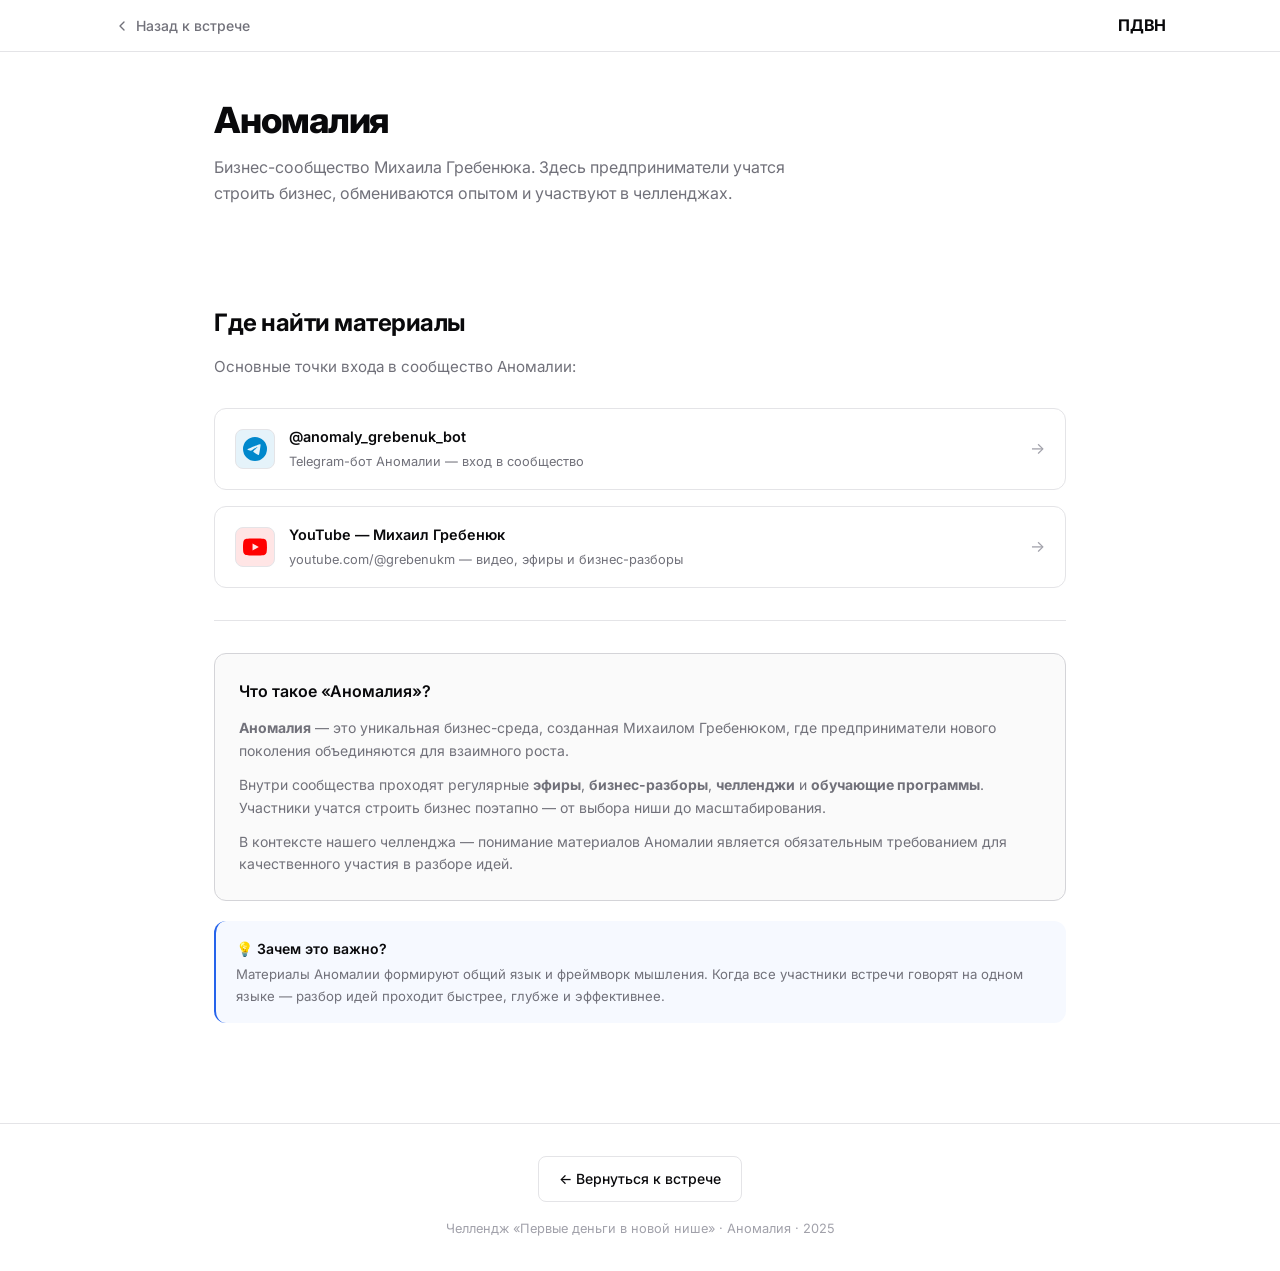
==== pages/anomaly.html @ d9ac6828 "Initial commit: Redesigned 10-ka meetup site" ====
<!DOCTYPE html>
<html lang="ru">
<head>
  <meta charset="UTF-8">
  <meta name="viewport" content="width=device-width, initial-scale=1.0">
  <meta name="description" content="Аномалия — бизнес-сообщество Михаила Гребенюка. Бот, YouTube канал и ресурсы.">
  <title>Аномалия — Сообщество Гребенюка</title>
  <link rel="stylesheet" href="../css/style.css">
</head>
<body>

  <nav class="nav">
    <div class="nav__inner">
      <a href="../index.html" class="nav__back">
        <svg xmlns="http://www.w3.org/2000/svg" viewBox="0 0 24 24" fill="none" stroke="currentColor" stroke-width="2" stroke-linecap="round" stroke-linejoin="round"><polyline points="15 18 9 12 15 6"/></svg>
        Назад к встрече
      </a>
      <a href="../index.html" class="nav__logo">ПДВН</a>
    </div>
  </nav>

  <header class="page-header">
    <div class="container">
      <h1 class="page-header__title">Аномалия</h1>
      <p class="page-header__desc">
        Бизнес-сообщество Михаила Гребенюка. Здесь предприниматели учатся строить бизнес, обмениваются опытом и участвуют в челленджах.
      </p>
    </div>
  </header>

  <main>
    <section class="section">
      <div class="container">
        <h2 class="section__title">Где найти материалы</h2>
        <p class="section__desc">Основные точки входа в сообщество Аномалии:</p>

        <div style="display: flex; flex-direction: column; gap: 16px;">
          <a href="https://t.me/anomaly_grebenuk_bot" target="_blank" rel="noopener" class="link-card animate-on-scroll">
            <div class="link-card__icon" style="background: rgba(0, 136, 204, 0.1); color: #0088cc; font-size: 1.5rem;">
              <svg width="24" height="24" viewBox="0 0 24 24" fill="currentColor"><path d="M11.944 0A12 12 0 0 0 0 12a12 12 0 0 0 12 12 12 12 0 0 0 12-12A12 12 0 0 0 12 0a12 12 0 0 0-.056 0zm4.962 7.224c.1-.002.321.023.465.14a.506.506 0 0 1 .171.325c.016.093.036.306.02.472-.18 1.898-.962 6.502-1.36 8.627-.168.9-.499 1.201-.82 1.23-.696.065-1.225-.46-1.9-.902-1.056-.693-1.653-1.124-2.678-1.8-1.185-.78-.417-1.21.258-1.91.177-.184 3.247-2.977 3.307-3.23.007-.032.014-.15-.056-.212s-.174-.041-.249-.024c-.106.024-1.793 1.14-5.061 3.345-.479.33-.913.49-1.302.48-.428-.008-1.252-.241-1.865-.44-.752-.245-1.349-.374-1.297-.789.027-.216.325-.437.893-.663 3.498-1.524 5.83-2.529 6.998-3.014 3.332-1.386 4.025-1.627 4.476-1.635z"/></svg>
            </div>
            <div class="link-card__content">
              <div class="link-card__title">@anomaly_grebenuk_bot</div>
              <div class="link-card__desc">Telegram-бот Аномалии — вход в сообщество</div>
            </div>
            <span class="link-card__arrow">→</span>
          </a>

          <a href="https://www.youtube.com/@grebenukm" target="_blank" rel="noopener" class="link-card animate-on-scroll">
            <div class="link-card__icon" style="background: rgba(255, 0, 0, 0.1); color: #FF0000; font-size: 1.5rem;">
              <svg width="24" height="24" viewBox="0 0 24 24" fill="currentColor"><path d="M23.498 6.186a3.016 3.016 0 0 0-2.122-2.136C19.505 3.545 12 3.545 12 3.545s-7.505 0-9.377.505A3.017 3.017 0 0 0 .502 6.186C0 8.07 0 12 0 12s0 3.93.502 5.814a3.016 3.016 0 0 0 2.122 2.136c1.871.505 9.376.505 9.376.505s7.505 0 9.377-.505a3.015 3.015 0 0 0 2.122-2.136C24 15.93 24 12 24 12s0-3.93-.502-5.814zM9.545 15.568V8.432L15.818 12l-6.273 3.568z"/></svg>
            </div>
            <div class="link-card__content">
              <div class="link-card__title">YouTube — Михаил Гребенюк</div>
              <div class="link-card__desc">youtube.com/@grebenukm — видео, эфиры и бизнес-разборы</div>
            </div>
            <span class="link-card__arrow">→</span>
          </a>
        </div>

        <div class="divider"></div>

        <div class="card card--accent animate-on-scroll">
          <h3 class="card__title" style="margin-bottom: 12px;">Что такое «Аномалия»?</h3>
          <p class="card__text" style="margin-bottom: 12px;">
            <strong>Аномалия</strong> — это уникальная бизнес-среда, созданная Михаилом Гребенюком, где предприниматели нового поколения объединяются для взаимного роста.
          </p>
          <p class="card__text" style="margin-bottom: 12px;">
            Внутри сообщества проходят регулярные <strong>эфиры</strong>, <strong>бизнес-разборы</strong>, <strong>челленджи</strong> и <strong>обучающие программы</strong>. Участники учатся строить бизнес поэтапно — от выбора ниши до масштабирования.
          </p>
          <p class="card__text">
            В контексте нашего челленджа — понимание материалов Аномалии является обязательным требованием для качественного участия в разборе идей.
          </p>
        </div>

        <div class="callout callout--info animate-on-scroll">
          <div class="callout__title">💡 Зачем это важно?</div>
          <div class="callout__text">
            Материалы Аномалии формируют общий язык и фреймворк мышления. Когда все участники встречи говорят на одном языке — разбор идей проходит быстрее, глубже и эффективнее.
          </div>
        </div>
      </div>
    </section>
  </main>

  <footer class="footer">
    <div class="container">
      <a href="../index.html" class="btn btn--outline" style="margin-bottom: 16px;">← Вернуться к встрече</a>
      <p>Челлендж «Первые деньги в новой нише» · Аномалия · 2025</p>
    </div>
  </footer>

  <script src="../js/main.js"></script>
</body>
</html>
---- css/style.css ----
/* ============================================
   PDVN Meetup — shadcn/ui Light Theme
   ============================================ */

@import url('https://fonts.googleapis.com/css2?family=Inter:wght@300;400;500;600;700;800;900&family=JetBrains+Mono:wght@400;500&display=swap');

/* ── Reset & Base ── */
*, *::before, *::after {
  margin: 0;
  padding: 0;
  box-sizing: border-box;
}

:root {
  /* shadcn zinc light palette */
  --background: #ffffff;
  --foreground: #09090b;
  --card: #ffffff;
  --card-border: #e4e4e7;
  --card-hover: #f4f4f5;
  --popover: #ffffff;
  --primary: #18181b;
  --primary-foreground: #fafafa;
  --secondary: #f4f4f5;
  --secondary-foreground: #18181b;
  --muted: #f4f4f5;
  --muted-foreground: #71717a;
  --accent: #f4f4f5;
  --accent-foreground: #18181b;
  --destructive: #ef4444;
  --border: #e4e4e7;
  --input: #e4e4e7;
  --ring: #a1a1aa;

  /* Extended palette */
  --zinc-50: #fafafa;
  --zinc-100: #f4f4f5;
  --zinc-200: #e4e4e7;
  --zinc-300: #d4d4d8;
  --zinc-400: #a1a1aa;
  --zinc-500: #71717a;
  --zinc-600: #52525b;
  --zinc-700: #3f3f46;
  --zinc-800: #27272a;
  --zinc-900: #18181b;
  --zinc-950: #09090b;

  /* Functional colors */
  --success: #16a34a;
  --warning: #ca8a04;
  --info: #2563eb;
  --purple: #9333ea;

  /* Spacing & Radius */
  --radius: 0.5rem;
  --radius-lg: 0.75rem;
  --radius-xl: 1rem;

  /* Typography */
  --font-main: 'Inter', -apple-system, BlinkMacSystemFont, system-ui, sans-serif;
  --font-mono: 'JetBrains Mono', monospace;

  /* Transitions */
  --transition: 150ms cubic-bezier(0.4, 0, 0.2, 1);
}

html {
  scroll-behavior: smooth;
  font-size: 16px;
}

body {
  font-family: var(--font-main);
  background: var(--background);
  color: var(--foreground);
  line-height: 1.7;
  min-height: 100vh;
  overflow-x: hidden;
  -webkit-font-smoothing: antialiased;
  -moz-osx-font-smoothing: grayscale;
}

/* ── Container ── */
.container {
  max-width: 900px;
  margin: 0 auto;
  padding: 0 24px;
  position: relative;
}

.container--wide {
  max-width: 1100px;
}

/* ── Navigation ── */
.nav {
  position: fixed;
  top: 0;
  left: 0;
  right: 0;
  z-index: 100;
  padding: 12px 0;
  background: rgba(255, 255, 255, 0.8);
  backdrop-filter: blur(12px);
  -webkit-backdrop-filter: blur(12px);
  border-bottom: 1px solid var(--border);
  transition: background var(--transition);
}

.nav__inner {
  display: flex;
  align-items: center;
  justify-content: space-between;
  max-width: 1100px;
  margin: 0 auto;
  padding: 0 24px;
}

.nav__logo {
  font-size: 1rem;
  font-weight: 700;
  color: var(--foreground);
  text-decoration: none;
  letter-spacing: -0.02em;
}

.nav__back {
  display: flex;
  align-items: center;
  gap: 6px;
  color: var(--muted-foreground);
  text-decoration: none;
  font-size: 0.875rem;
  font-weight: 500;
  transition: color var(--transition);
}

.nav__back:hover {
  color: var(--foreground);
}

.nav__back svg {
  width: 16px;
  height: 16px;
  transition: transform var(--transition);
}

.nav__back:hover svg {
  transform: translateX(-2px);
}

/* ── Hero Section ── */
.hero {
  padding: 120px 0 64px;
  text-align: center;
}

.hero__badge {
  display: inline-flex;
  align-items: center;
  gap: 8px;
  padding: 5px 14px;
  background: var(--zinc-100);
  border: 1px solid var(--border);
  border-radius: 100px;
  font-size: 0.8rem;
  font-weight: 500;
  color: var(--muted-foreground);
  margin-bottom: 20px;
}

.hero__badge .dot {
  width: 6px;
  height: 6px;
  border-radius: 50%;
  background: var(--success);
  animation: blink 2s ease-in-out infinite;
}

@keyframes blink {
  0%, 100% { opacity: 1; }
  50% { opacity: 0.3; }
}

.hero__title {
  font-size: clamp(2rem, 5vw, 3.2rem);
  font-weight: 800;
  line-height: 1.1;
  letter-spacing: -0.03em;
  margin-bottom: 16px;
  color: var(--foreground);
}

.hero__title .gradient-text {
  color: var(--foreground);
}

.hero__subtitle {
  font-size: 1.05rem;
  color: var(--muted-foreground);
  max-width: 560px;
  margin: 0 auto 28px;
  line-height: 1.6;
}

.hero__meta {
  display: flex;
  justify-content: center;
  gap: 20px;
  flex-wrap: wrap;
}

.hero__meta-item {
  display: flex;
  align-items: center;
  gap: 8px;
  color: var(--muted-foreground);
  font-size: 0.875rem;
}

.hero__meta-item svg {
  width: 16px;
  height: 16px;
  color: var(--zinc-400);
}

/* ── Sections ── */
.section {
  padding: 48px 0;
}

.section__label {
  display: inline-flex;
  align-items: center;
  gap: 6px;
  font-size: 0.75rem;
  font-weight: 600;
  text-transform: uppercase;
  letter-spacing: 0.08em;
  color: var(--muted-foreground);
  margin-bottom: 10px;
}

.section__label .icon {
  font-size: 0.9rem;
}

.section__title {
  font-size: 1.5rem;
  font-weight: 700;
  margin-bottom: 12px;
  letter-spacing: -0.02em;
  color: var(--foreground);
}

.section__desc {
  color: var(--muted-foreground);
  font-size: 0.95rem;
  margin-bottom: 28px;
  max-width: 700px;
  line-height: 1.6;
}

/* ── Cards ── */
.card {
  background: var(--card);
  border: 1px solid var(--border);
  border-radius: var(--radius-lg);
  padding: 24px;
  transition: background-color var(--transition), border-color var(--transition);
}

.card:hover {
  background: var(--card-hover);
  border-color: var(--zinc-300);
}

.card--glass {
  background: var(--zinc-50);
}

.card--accent {
  background: var(--zinc-50);
  border-color: var(--zinc-300);
}

.card__icon {
  width: 40px;
  height: 40px;
  border-radius: var(--radius);
  display: flex;
  align-items: center;
  justify-content: center;
  font-size: 1.25rem;
  margin-bottom: 14px;
  background: var(--zinc-100);
  border: 1px solid var(--border);
}

.card__title {
  font-size: 1rem;
  font-weight: 600;
  margin-bottom: 6px;
  color: var(--foreground);
}

.card__text {
  color: var(--muted-foreground);
  font-size: 0.875rem;
  line-height: 1.6;
}

/* ── Grid ── */
.grid {
  display: grid;
  gap: 12px;
}

.grid--2 { grid-template-columns: repeat(2, 1fr); }
.grid--3 { grid-template-columns: repeat(3, 1fr); }
.grid--4 { grid-template-columns: repeat(4, 1fr); }

@media (max-width: 768px) {
  .grid--2, .grid--3, .grid--4 {
    grid-template-columns: 1fr;
  }
}

/* ── List Items ── */
.list {
  list-style: none;
  display: flex;
  flex-direction: column;
  gap: 8px;
}

.list__item {
  display: flex;
  align-items: flex-start;
  gap: 12px;
  padding: 14px 18px;
  background: var(--card);
  border: 1px solid var(--border);
  border-radius: var(--radius);
  transition: background-color var(--transition);
}

.list__item:hover {
  background: var(--card-hover);
}

.list__num {
  flex-shrink: 0;
  width: 26px;
  height: 26px;
  border-radius: 50%;
  background: var(--foreground);
  color: var(--background);
  display: flex;
  align-items: center;
  justify-content: center;
  font-size: 0.7rem;
  font-weight: 700;
}

.list__content {
  flex: 1;
}

.list__title {
  font-weight: 600;
  font-size: 0.9rem;
  margin-bottom: 2px;
  color: var(--foreground);
}

.list__desc {
  color: var(--muted-foreground);
  font-size: 0.825rem;
  line-height: 1.5;
}

/* ── Links / CTA Buttons ── */
.link-card {
  display: flex;
  align-items: center;
  gap: 14px;
  padding: 16px 20px;
  background: var(--card);
  border: 1px solid var(--border);
  border-radius: var(--radius-lg);
  text-decoration: none;
  color: var(--foreground);
  transition: background-color var(--transition), border-color var(--transition);
}

.link-card:hover {
  background: var(--card-hover);
  border-color: var(--zinc-300);
}

.link-card__icon {
  width: 40px;
  height: 40px;
  border-radius: var(--radius);
  display: flex;
  align-items: center;
  justify-content: center;
  font-size: 1.2rem;
  flex-shrink: 0;
  background: var(--zinc-100);
  border: 1px solid var(--border);
}

.link-card__content {
  flex: 1;
}

.link-card__title {
  font-weight: 600;
  font-size: 0.9rem;
  margin-bottom: 2px;
  color: var(--foreground);
}

.link-card__desc {
  color: var(--muted-foreground);
  font-size: 0.8rem;
}

.link-card__arrow {
  color: var(--zinc-400);
  transition: color var(--transition), transform var(--transition);
  flex-shrink: 0;
}

.link-card:hover .link-card__arrow {
  color: var(--muted-foreground);
  transform: translateX(2px);
}

/* ── Tags ── */
.tag {
  display: inline-flex;
  align-items: center;
  gap: 4px;
  padding: 3px 10px;
  background: var(--zinc-100);
  border: 1px solid var(--border);
  border-radius: 100px;
  font-size: 0.7rem;
  font-weight: 500;
  color: var(--muted-foreground);
}

.tag--accent {
  background: rgba(147, 51, 234, 0.08);
  border-color: rgba(147, 51, 234, 0.2);
  color: #7c3aed;
}

.tag--warning {
  background: rgba(202, 138, 4, 0.08);
  border-color: rgba(202, 138, 4, 0.2);
  color: #a16207;
}

.tag--success {
  background: rgba(22, 163, 74, 0.08);
  border-color: rgba(22, 163, 74, 0.2);
  color: #15803d;
}

/* ── Divider ── */
.divider {
  height: 1px;
  background: var(--border);
  margin: 32px 0;
}

/* ── Notice / Callout ── */
.callout {
  padding: 16px 20px;
  border-radius: var(--radius-lg);
  border-left: 2px solid var(--zinc-300);
  background: var(--zinc-50);
  margin: 20px 0;
}

.callout--warning {
  border-left-color: var(--warning);
  background: rgba(202, 138, 4, 0.04);
}

.callout--info {
  border-left-color: var(--info);
  background: rgba(37, 99, 235, 0.04);
}

.callout__title {
  font-weight: 600;
  font-size: 0.875rem;
  margin-bottom: 4px;
  display: flex;
  align-items: center;
  gap: 8px;
  color: var(--foreground);
}

.callout__text {
  color: var(--muted-foreground);
  font-size: 0.825rem;
  line-height: 1.6;
}

/* ── Footer ── */
.footer {
  padding: 32px 0;
  border-top: 1px solid var(--border);
  text-align: center;
  color: var(--zinc-400);
  font-size: 0.8rem;
  margin-top: 32px;
}

/* ── Timeline ── */
.timeline {
  position: relative;
  padding-left: 28px;
}

.timeline::before {
  content: '';
  position: absolute;
  left: 0;
  top: 0;
  bottom: 0;
  width: 1px;
  background: var(--border);
}

.timeline__item {
  position: relative;
  padding-bottom: 28px;
}

.timeline__item::before {
  content: '';
  position: absolute;
  left: -32px;
  top: 6px;
  width: 10px;
  height: 10px;
  border-radius: 50%;
  background: var(--foreground);
  border: 2px solid var(--background);
}

.timeline__title {
  font-weight: 600;
  font-size: 0.95rem;
  margin-bottom: 4px;
  color: var(--foreground);
}

.timeline__desc {
  color: var(--muted-foreground);
  font-size: 0.875rem;
  line-height: 1.6;
}

/* ── Phase Cards (market-phases.html) ── */
.phase-card {
  padding: 24px;
  border-radius: var(--radius-xl);
  border: 1px solid var(--border);
  background: var(--card);
  position: relative;
  overflow: hidden;
  transition: background-color var(--transition), border-color var(--transition);
}

.phase-card:hover {
  background: var(--card-hover);
  border-color: var(--zinc-300);
}

.phase-card::before {
  content: '';
  position: absolute;
  top: 0;
  left: 0;
  right: 0;
  height: 2px;
}

.phase-card--innovators::before { background: var(--success); }
.phase-card--combinators::before { background: #eab308; }
.phase-card--nerds::before { background: var(--info); }
.phase-card--infocygane::before { background: #f97316; }
.phase-card--capitalists::before { background: var(--purple); }
.phase-card--commodity::before { background: var(--destructive); }

.phase-card__num {
  font-size: 2.5rem;
  font-weight: 900;
  color: var(--zinc-200);
  position: absolute;
  top: 12px;
  right: 20px;
  line-height: 1;
}

.phase-card__title {
  font-size: 1.15rem;
  font-weight: 700;
  margin-bottom: 10px;
  display: flex;
  align-items: center;
  gap: 10px;
  color: var(--foreground);
}

.phase-card__desc {
  color: var(--muted-foreground);
  font-size: 0.875rem;
  line-height: 1.7;
  margin-bottom: 14px;
}

.phase-card__traits {
  display: flex;
  flex-wrap: wrap;
  gap: 6px;
}

/* ── Flowchart (market phases visual) ── */
.flowchart {
  display: flex;
  flex-direction: column;
  align-items: center;
  gap: 0;
  padding: 24px 0;
}

.flowchart__node {
  padding: 14px 24px;
  border: 1px solid var(--border);
  border-radius: var(--radius);
  background: var(--card);
  text-align: center;
  min-width: 260px;
  max-width: 400px;
  font-size: 0.85rem;
  font-weight: 500;
  color: var(--foreground);
}

.flowchart__node--start {
  background: var(--zinc-100);
  color: var(--muted-foreground);
  border-radius: 100px;
  padding: 10px 20px;
  font-size: 0.8rem;
}

.flowchart__connector {
  width: 1px;
  height: 20px;
  background: var(--zinc-300);
}

.flowchart__connector--horizontal {
  width: 40px;
  height: 1px;
  background: var(--zinc-300);
}

.flowchart__label {
  font-size: 0.7rem;
  color: var(--zinc-500);
  padding: 4px 0;
  font-style: italic;
}

.flowchart__branch {
  display: flex;
  gap: 24px;
  align-items: flex-start;
  justify-content: center;
}

.flowchart__branch-arm {
  display: flex;
  flex-direction: column;
  align-items: center;
  gap: 0;
}

/* ── Cheat Sheet Grid ── */
.cheatsheet {
  display: grid;
  grid-template-columns: repeat(auto-fit, minmax(280px, 1fr));
  gap: 12px;
}

.cheatsheet__item {
  padding: 20px;
  background: var(--card);
  border: 1px solid var(--border);
  border-radius: var(--radius-lg);
  transition: background-color var(--transition);
}

.cheatsheet__item:hover {
  background: var(--card-hover);
}

.cheatsheet__step {
  font-size: 0.65rem;
  font-weight: 600;
  text-transform: uppercase;
  letter-spacing: 0.08em;
  color: var(--muted-foreground);
  margin-bottom: 6px;
}

.cheatsheet__title {
  font-size: 1rem;
  font-weight: 700;
  margin-bottom: 8px;
  color: var(--foreground);
}

.cheatsheet__list {
  list-style: none;
}

.cheatsheet__list li {
  padding: 3px 0;
  font-size: 0.825rem;
  color: var(--muted-foreground);
  display: flex;
  gap: 8px;
  line-height: 1.5;
}

.cheatsheet__list li::before {
  content: '→';
  color: var(--zinc-500);
  flex-shrink: 0;
}

/* ── Five Units Visual ── */
.units-flow {
  display: flex;
  flex-direction: column;
  gap: 0;
  align-items: center;
}

.unit-item {
  width: 100%;
  max-width: 480px;
  padding: 20px 24px;
  background: var(--card);
  border: 1px solid var(--border);
  border-radius: var(--radius-lg);
  display: flex;
  align-items: center;
  gap: 14px;
  transition: background-color var(--transition), border-color var(--transition);
}

.unit-item:hover {
  background: var(--card-hover);
  border-color: var(--zinc-300);
}

.unit-connector {
  width: 1px;
  height: 20px;
  background: var(--zinc-300);
  flex-shrink: 0;
}

.unit-item__num {
  width: 36px;
  height: 36px;
  border-radius: 50%;
  background: var(--foreground);
  color: var(--background);
  display: flex;
  align-items: center;
  justify-content: center;
  font-weight: 800;
  font-size: 0.875rem;
  flex-shrink: 0;
}

.unit-item__title {
  font-weight: 600;
  font-size: 0.95rem;
  margin-bottom: 2px;
  color: var(--foreground);
}

.unit-item__desc {
  font-size: 0.8rem;
  color: var(--muted-foreground);
}

/* ── External Links ── */
a.ext-link {
  color: var(--foreground);
  text-decoration: underline;
  text-underline-offset: 3px;
  text-decoration-color: var(--zinc-400);
  transition: text-decoration-color var(--transition);
}

a.ext-link:hover {
  text-decoration-color: var(--foreground);
}

/* ── Animations ── */
.animate-on-scroll {
  opacity: 0;
  transform: translateY(12px);
  transition: opacity 0.5s ease, transform 0.5s ease;
}

.animate-on-scroll.visible {
  opacity: 1;
  transform: translateY(0);
}

/* ── KFBU Grid ── */
.kfbu-grid {
  display: grid;
  grid-template-columns: repeat(auto-fill, minmax(260px, 1fr));
  gap: 10px;
}

.kfbu-item {
  padding: 16px;
  background: var(--card);
  border: 1px solid var(--border);
  border-radius: var(--radius);
  display: flex;
  gap: 12px;
  align-items: flex-start;
  transition: background-color var(--transition);
}

.kfbu-item:hover {
  background: var(--card-hover);
}

.kfbu-item__num {
  width: 28px;
  height: 28px;
  border-radius: 50%;
  background: var(--foreground);
  color: var(--background);
  display: flex;
  align-items: center;
  justify-content: center;
  font-size: 0.7rem;
  font-weight: 800;
  flex-shrink: 0;
}

.kfbu-item__title {
  font-weight: 600;
  font-size: 0.85rem;
  margin-bottom: 2px;
  color: var(--foreground);
}

.kfbu-item__desc {
  font-size: 0.775rem;
  color: var(--muted-foreground);
  line-height: 1.5;
}

/* ── Positioning Pillars ── */
.pillar-cards {
  display: grid;
  grid-template-columns: repeat(auto-fit, minmax(280px, 1fr));
  gap: 12px;
}

.pillar-card {
  padding: 24px;
  border-radius: var(--radius-xl);
  border: 1px solid var(--border);
  background: var(--card);
  transition: background-color var(--transition), border-color var(--transition);
}

.pillar-card:hover {
  background: var(--card-hover);
  border-color: var(--zinc-300);
}

.pillar-card__num {
  font-size: 2rem;
  font-weight: 900;
  color: var(--zinc-200);
  line-height: 1;
  margin-bottom: 10px;
}

.pillar-card__title {
  font-size: 1rem;
  font-weight: 700;
  margin-bottom: 8px;
  color: var(--foreground);
}

.pillar-card__desc {
  font-size: 0.825rem;
  color: var(--muted-foreground);
  line-height: 1.6;
}

/* ── Page Header (sub-pages) ── */
.page-header {
  padding: 100px 0 48px;
}

.page-header__tag {
  display: inline-flex;
  align-items: center;
  gap: 6px;
  padding: 4px 12px;
  background: var(--zinc-100);
  border: 1px solid var(--border);
  border-radius: 100px;
  font-size: 0.7rem;
  font-weight: 500;
  color: var(--muted-foreground);
  margin-bottom: 14px;
}

.page-header__title {
  font-size: clamp(1.6rem, 4vw, 2.25rem);
  font-weight: 800;
  letter-spacing: -0.03em;
  margin-bottom: 14px;
  line-height: 1.15;
  color: var(--foreground);
}

.page-header__desc {
  color: var(--muted-foreground);
  font-size: 1rem;
  max-width: 620px;
  line-height: 1.6;
}

/* ── Source Badge ── */
.source-badge {
  display: inline-flex;
  align-items: center;
  gap: 6px;
  padding: 6px 12px;
  background: var(--zinc-100);
  border: 1px solid var(--border);
  border-radius: var(--radius);
  font-size: 0.7rem;
  color: var(--zinc-500);
  margin-top: 20px;
}

.source-badge svg {
  width: 14px;
  height: 14px;
}

/* ── Inline highlight ── */
.highlight {
  background: var(--zinc-100);
  padding: 2px 6px;
  border-radius: 4px;
  font-weight: 600;
}

/* ── Note text ── */
.note {
  font-size: 0.825rem;
  color: var(--zinc-500);
  font-style: italic;
  margin-top: 14px;
}

/* ── CTA button ── */
.btn {
  display: inline-flex;
  align-items: center;
  gap: 8px;
  padding: 10px 20px;
  border-radius: var(--radius);
  font-size: 0.875rem;
  font-weight: 500;
  text-decoration: none;
  transition: background-color var(--transition), border-color var(--transition);
  border: none;
  cursor: pointer;
}

.btn--primary {
  background: var(--foreground);
  color: var(--background);
}

.btn--primary:hover {
  background: var(--zinc-800);
}

.btn--outline {
  background: transparent;
  border: 1px solid var(--border);
  color: var(--foreground);
}

.btn--outline:hover {
  background: var(--zinc-100);
  border-color: var(--zinc-300);
}

/* ── Responsive: Tablet ── */
@media (max-width: 768px) {
  .hero {
    padding: 100px 0 48px;
  }

  .hero__title {
    font-size: 1.75rem;
  }

  .hero__meta {
    flex-direction: column;
    align-items: center;
    gap: 10px;
  }

  .section {
    padding: 36px 0;
  }

  .card {
    padding: 18px;
  }

  .phase-card {
    padding: 20px;
  }

  .link-card {
    padding: 14px 16px;
  }

  .flowchart__branch {
    flex-direction: column;
    align-items: center;
    gap: 0;
  }

  .flowchart__connector--horizontal {
    width: 1px;
    height: 20px;
  }
}

/* ── Responsive: Mobile ── */
@media (max-width: 480px) {
  .container {
    padding: 0 16px;
  }

  .hero {
    padding: 88px 0 36px;
  }

  .hero__title {
    font-size: 1.5rem;
  }

  .hero__subtitle {
    font-size: 0.95rem;
  }

  .section__title {
    font-size: 1.25rem;
  }

  .page-header {
    padding: 80px 0 32px;
  }

  .page-header__title {
    font-size: 1.4rem;
  }

  .card, .list__item, .kfbu-item {
    padding: 14px;
  }

  .phase-card {
    padding: 16px;
  }

  .pillar-cards {
    grid-template-columns: 1fr;
  }

  .cheatsheet {
    grid-template-columns: 1fr;
  }

  .kfbu-grid {
    grid-template-columns: 1fr;
  }

  .link-card {
    padding: 12px 14px;
    gap: 10px;
  }

  .link-card__icon {
    width: 36px;
    height: 36px;
    font-size: 1rem;
  }

  .btn {
    padding: 12px 20px;
    width: 100%;
    justify-content: center;
    min-height: 44px;
  }

  .nav__inner {
    padding: 0 16px;
  }

  .flowchart__node {
    min-width: unset;
    width: 100%;
    max-width: 100%;
  }
}

/* ── Print ── */
@media print {
  .nav { display: none; }
  body { background: white; color: #111; }
  .card, .link-card, .list__item { border-color: #ddd; }
}
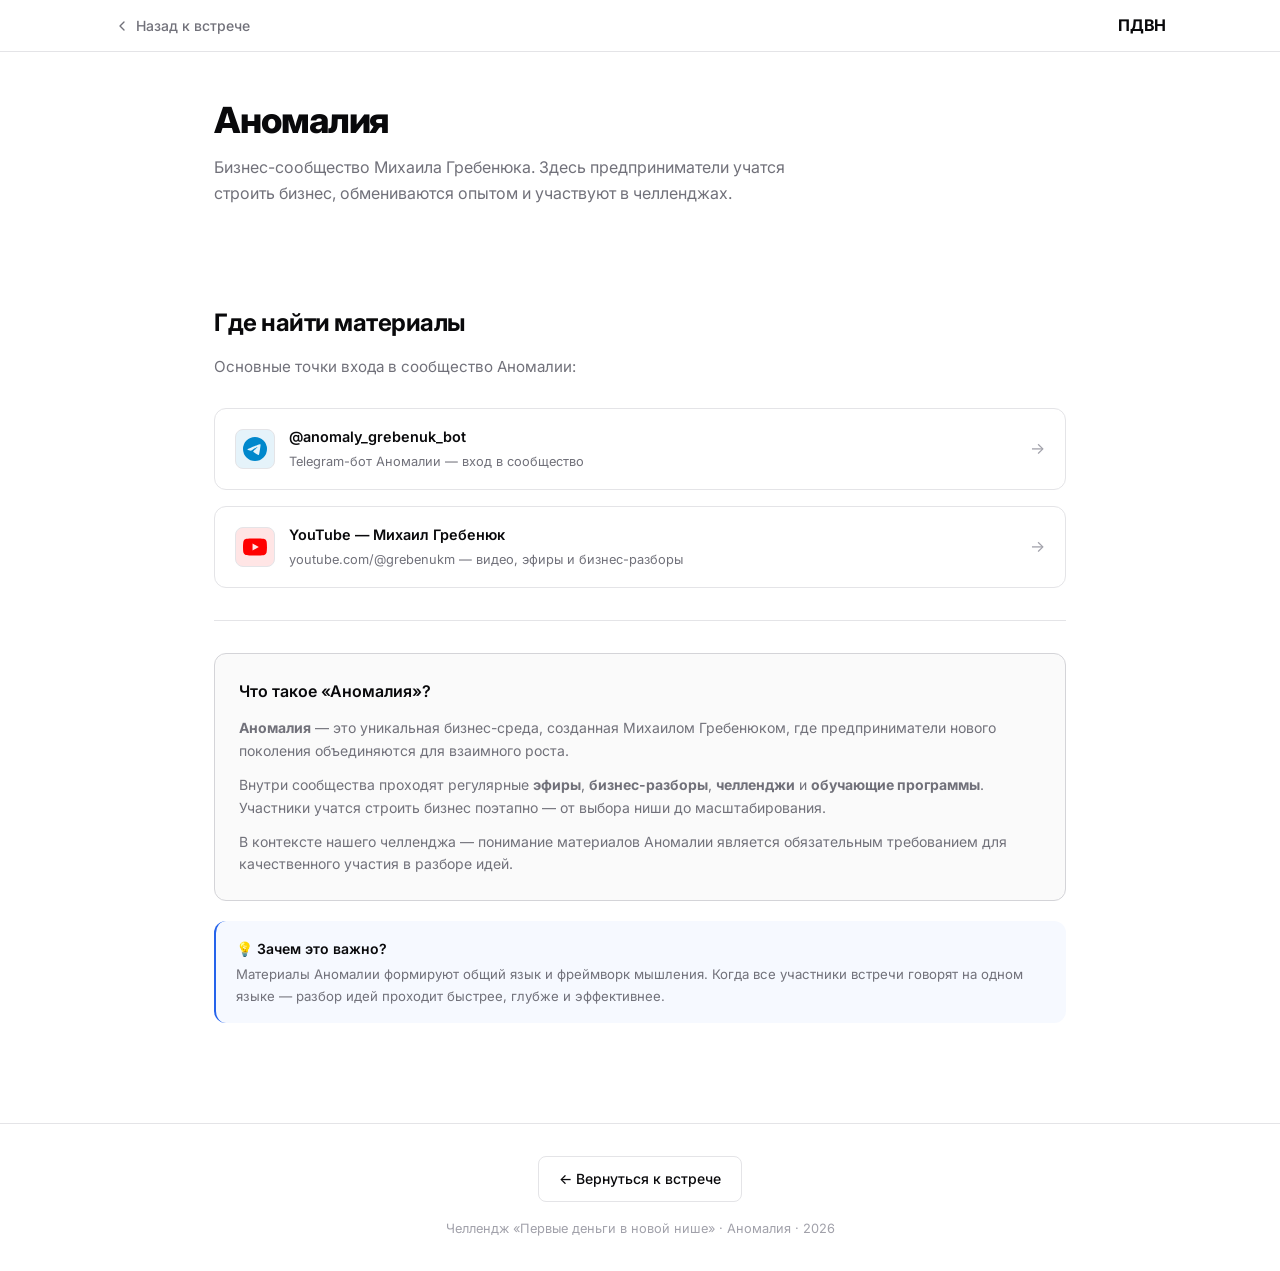
==== commit 9d435a6e: "Update date to Saturday, April 11, 2026" ====
--- a/pages/anomaly.html
+++ b/pages/anomaly.html
@@ -86,7 +86,7 @@
   <footer class="footer">
     <div class="container">
       <a href="../index.html" class="btn btn--outline" style="margin-bottom: 16px;">← Вернуться к встрече</a>
-      <p>Челлендж «Первые деньги в новой нише» · Аномалия · 2025</p>
+      <p>Челлендж «Первые деньги в новой нише» · Аномалия · 2026</p>
     </div>
   </footer>
 
